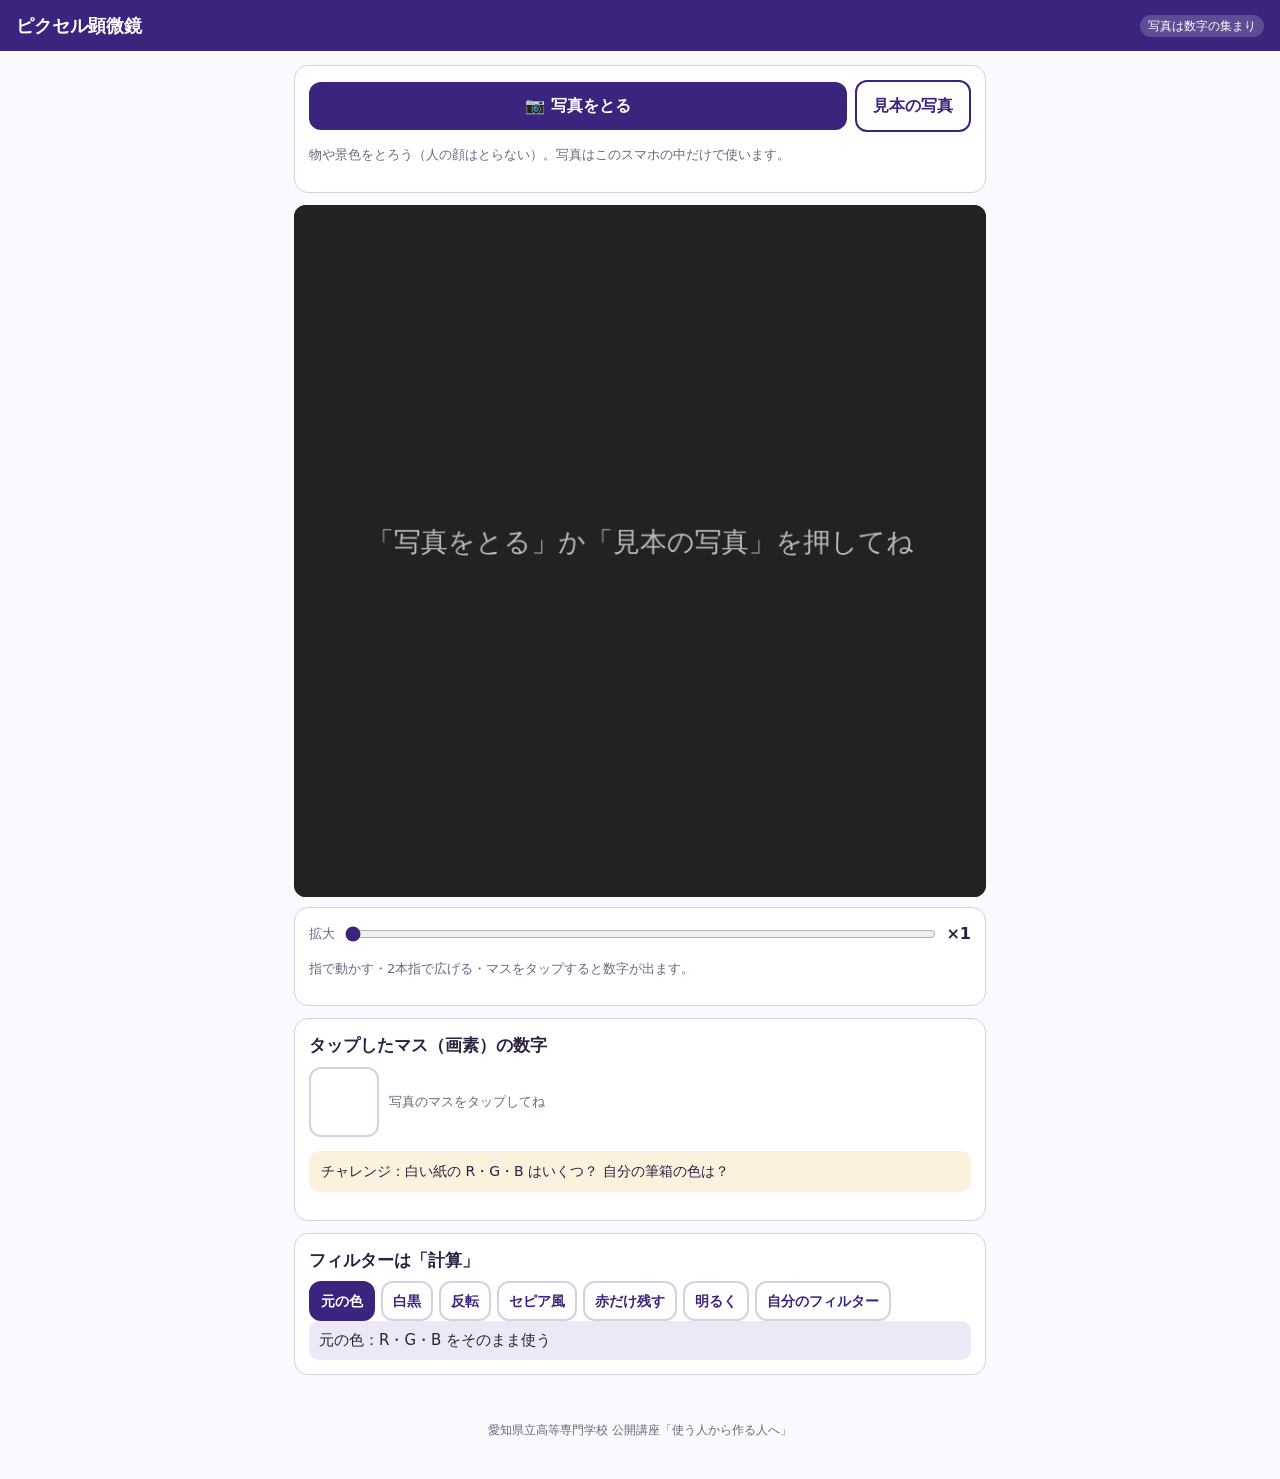
==== apps/pixel/index.html @ edb098d1 "公開講座「使う人から作る人へ」の自作アプリを追加 第1弾 AIメーカー・ピクセル顕微鏡、第2弾 投票アプリ・ミニ生成AI、第3弾 ゲームメーカー、 第4弾 ギャラクシーラボ、第5弾 サウンドラボ、講座" ====
<!DOCTYPE html>
<html lang="ja">
<head>
<meta charset="utf-8">
<meta name="viewport" content="width=device-width, initial-scale=1, maximum-scale=1">
<title>ピクセル顕微鏡</title>
<link rel="stylesheet" href="../../common/style.css">
<style>
  #view { width: 100%; aspect-ratio: 1 / 1; background: #222; border-radius: 12px; touch-action: none; display: block; }
  .info { display: grid; grid-template-columns: 70px 1fr; gap: 10px; align-items: center; }
  .sw { width: 70px; height: 70px; border-radius: 12px; border: 2px solid var(--rule); }
  .rgb .bar { height: 26px; margin-bottom: 4px; } .rgb .bar > b, .rgb .bar > span { top: 2px; font-size: 14px; }
  .filters { display: flex; flex-wrap: wrap; gap: 6px; }
  .filters button { font-size: 14px; min-height: 40px; padding: 6px 10px; background: #fff; color: var(--pur); border: 2px solid var(--rule); }
  .filters button.on { background: var(--pur); color: #fff; border-color: var(--pur); }
  .sl { display: grid; grid-template-columns: 52px 1fr 48px; gap: 8px; align-items: center; margin: 4px 0; }
  .formula { font-size: 15px; background: var(--pur-t); border-radius: 10px; padding: 8px 10px; }
</style>
</head>
<body>
<header class="app"><h1>ピクセル顕微鏡</h1><span class="tag">写真は数字の集まり</span></header>
<main>
  <div class="card">
    <div class="row">
      <label class="btn grow" for="file">📷 写真をとる</label>
      <input type="file" id="file" accept="image/*" capture="environment" class="hidden">
      <button class="ghost" id="sample">見本の写真</button>
    </div>
    <p class="muted">物や景色をとろう（人の顔はとらない）。写真はこのスマホの中だけで使います。</p>
  </div>
  <canvas id="view" width="720" height="720"></canvas>
  <div class="card" style="margin-top:10px">
    <div class="row"><span class="muted">拡大</span><input type="range" id="zoom" min="0" max="100" value="0" class="grow"><b id="zv">×1</b></div>
    <p class="muted">指で動かす・2本指で広げる・マスをタップすると数字が出ます。</p>
  </div>
  <div class="card">
    <h2>タップしたマス（画素）の数字</h2>
    <div class="info"><div class="sw" id="sw"></div>
      <div class="rgb" id="rgb"><p class="muted">写真のマスをタップしてね</p></div></div>
    <p class="muted" id="pos"></p>
    <p class="note">チャレンジ：白い紙の R・G・B はいくつ？ 自分の筆箱の色は？</p>
  </div>
  <div class="card">
    <h2>フィルターは「計算」</h2>
    <div class="filters" id="filters">
      <button data-f="none" class="on">元の色</button><button data-f="gray">白黒</button><button data-f="inv">反転</button>
      <button data-f="sepia">セピア風</button><button data-f="red">赤だけ残す</button><button data-f="bright">明るく</button><button data-f="mine">自分のフィルター</button>
    </div>
    <div id="mine" class="hidden" style="margin-top:10px">
      <div class="sl"><b style="color:var(--coral)">R ×</b><input type="range" id="kr" min="0" max="20" value="10"><span id="vr">1.0</span></div>
      <div class="sl"><b style="color:var(--mint)">G ×</b><input type="range" id="kg" min="0" max="20" value="10"><span id="vg">1.0</span></div>
      <div class="sl"><b style="color:var(--sky)">B ×</b><input type="range" id="kb" min="0" max="20" value="10"><span id="vb">1.0</span></div>
      <p class="muted">できたフィルターに名前をつけて、となりのペアに見せよう。</p>
    </div>
    <div class="formula" id="formula">元の色：R・G・B をそのまま使う</div>
  </div>
</main>
<footer class="app">愛知県立高等専門学校 公開講座「使う人から作る人へ」</footer>
<script>
(function () {
  "use strict";
  var $ = function (id) { return document.getElementById(id); };
  var view = $("view"), g = view.getContext("2d");
  var src = null, W = 0, H = 0, orig = null, shown = null, off = document.createElement("canvas"), og = off.getContext("2d", { willReadFrequently: true });
  var zoom = 1, cx = 0, cy = 0, sel = null, filter = "none", k = { r: 1, g: 1, b: 1 };

  function setImage(img) {
    var s = Math.min(1, 240 / Math.max(img.width, img.height));
    W = Math.max(1, Math.round(img.width * s)); H = Math.max(1, Math.round(img.height * s));
    off.width = W; off.height = H; og.drawImage(img, 0, 0, W, H);
    orig = og.getImageData(0, 0, W, H); cx = W / 2; cy = H / 2; sel = null; applyFilter(); setZoom(0);
  }
  $("file").onchange = function () {
    var f = this.files && this.files[0]; if (!f) return;
    var img = new Image(); img.onload = function () { setImage(img); URL.revokeObjectURL(img.src); }; img.src = URL.createObjectURL(f);
  };
  $("sample").onclick = function () {
    var c = document.createElement("canvas"); c.width = 240; c.height = 180; var q = c.getContext("2d");
    var gr = q.createLinearGradient(0, 0, 0, 180); gr.addColorStop(0, "#7EC8F0"); gr.addColorStop(1, "#FCE9C8"); q.fillStyle = gr; q.fillRect(0, 0, 240, 180);
    q.fillStyle = "#3BA55C"; q.beginPath(); q.moveTo(0, 150); q.quadraticCurveTo(80, 100, 240, 140); q.lineTo(240, 180); q.lineTo(0, 180); q.fill();
    q.fillStyle = "#F4B400"; q.beginPath(); q.arc(180, 50, 22, 0, 7); q.fill();
    q.fillStyle = "#EE6A5B"; q.fillRect(40, 95, 50, 40); q.fillStyle = "#fff"; q.fillRect(55, 110, 14, 14);
    q.fillStyle = "#3A247D"; q.fillRect(120, 110, 30, 30);
    setImage(c);
  };

  // ---- フィルター（計算） ----
  function f1(r, gg, b) {
    switch (filter) {
      case "gray": var m = Math.round((r + gg + b) / 3); return [m, m, m];
      case "inv": return [255 - r, 255 - gg, 255 - b];
      case "sepia": return [Math.min(255, Math.round(r * 1.2)), Math.round(gg * 0.95), Math.round(b * 0.7)];
      case "red": if (r > 120 && r > gg * 1.4 && r > b * 1.4) return [r, gg, b]; var a = Math.round((r + gg + b) / 3); return [a, a, a];
      case "bright": return [Math.min(255, Math.round(r * 1.5)), Math.min(255, Math.round(gg * 1.5)), Math.min(255, Math.round(b * 1.5))];
      case "mine": return [Math.min(255, Math.round(r * k.r)), Math.min(255, Math.round(gg * k.g)), Math.min(255, Math.round(b * k.b))];
      default: return [r, gg, b];
    }
  }
  function applyFilter() {
    if (!orig) return;
    shown = og.createImageData(W, H);
    for (var i = 0; i < orig.data.length; i += 4) { var o = f1(orig.data[i], orig.data[i + 1], orig.data[i + 2]); shown.data[i] = o[0]; shown.data[i + 1] = o[1]; shown.data[i + 2] = o[2]; shown.data[i + 3] = 255; }
    og.putImageData(shown, 0, 0); draw(); info();
  }
  Array.prototype.forEach.call($("filters").querySelectorAll("button"), function (b) {
    b.onclick = function () {
      filter = b.getAttribute("data-f");
      Array.prototype.forEach.call($("filters").querySelectorAll("button"), function (x) { x.classList.toggle("on", x === b); });
      $("mine").classList.toggle("hidden", filter !== "mine"); applyFilter();
    };
  });
  ["r", "g", "b"].forEach(function (c) {
    $("k" + c).oninput = function () { k[c] = +this.value / 10; $("v" + c).textContent = k[c].toFixed(1); applyFilter(); };
  });

  // ---- 表示（拡大・移動） ----
  function setZoom(v) { $("zoom").value = v; zoom = Math.pow(80, v / 100); $("zv").textContent = "×" + (zoom < 10 ? zoom.toFixed(1) : Math.round(zoom)); draw(); }
  $("zoom").oninput = function () { setZoom(+this.value); };
  function base() { return Math.min(view.width / W, view.height / H); }
  function draw() {
    g.fillStyle = "#222"; g.fillRect(0, 0, view.width, view.height);
    if (!orig) { g.fillStyle = "#bbb"; g.font = "28px sans-serif"; g.textAlign = "center"; g.fillText("「写真をとる」か「見本の写真」を押してね", view.width / 2, view.height / 2); return; }
    var s = base() * zoom, ox = view.width / 2 - cx * s, oy = view.height / 2 - cy * s;
    g.imageSmoothingEnabled = false; g.drawImage(off, ox, oy, W * s, H * s);
    if (s >= 14) {
      g.strokeStyle = "rgba(255,255,255,.35)"; g.lineWidth = 1; g.beginPath();
      var x0 = Math.max(0, Math.floor(-ox / s)), x1 = Math.min(W, Math.ceil((view.width - ox) / s)), y0 = Math.max(0, Math.floor(-oy / s)), y1 = Math.min(H, Math.ceil((view.height - oy) / s));
      for (var x = x0; x <= x1; x++) { g.moveTo(ox + x * s, oy + y0 * s); g.lineTo(ox + x * s, oy + y1 * s); }
      for (var y = y0; y <= y1; y++) { g.moveTo(ox + x0 * s, oy + y * s); g.lineTo(ox + x1 * s, oy + y * s); }
      g.stroke();
      if (s >= 56) {
        g.font = "bold " + Math.round(s / 5.2) + "px sans-serif"; g.textAlign = "center";
        for (y = y0; y < y1; y++) for (x = x0; x < x1; x++) {
          var i = (y * W + x) * 4, d = shown.data, lum = d[i] * .3 + d[i + 1] * .59 + d[i + 2] * .11;
          g.fillStyle = lum > 140 ? "#000" : "#fff";
          [d[i], d[i + 1], d[i + 2]].forEach(function (v, j) { g.fillText(v, ox + (x + .5) * s, oy + y * s + s * (0.3 + j * 0.26)); });
        }
      }
    }
    if (sel) { g.strokeStyle = "#E0A32E"; g.lineWidth = 4; g.strokeRect(ox + sel.x * s, oy + sel.y * s, Math.max(6, s), Math.max(6, s)); }
  }
  function info() {
    if (!sel || !orig) return;
    var i = (sel.y * W + sel.x) * 4, r = orig.data[i], gg = orig.data[i + 1], b = orig.data[i + 2], o = f1(r, gg, b);
    $("sw").style.background = "rgb(" + o.join(",") + ")";
    $("pos").textContent = "場所：横 " + sel.x + "、たて " + sel.y + "（この写真は 横" + W + " × たて" + H + " ＝ " + (W * H).toLocaleString() + "マス）";
    $("rgb").innerHTML = [["R（赤）", o[0], "#EE6A5B"], ["G（緑）", o[1], "#22A57A"], ["B（青）", o[2], "#2E9BD6"]].map(function (a) {
      return '<div class="bar"><i style="width:' + (a[1] / 2.55) + "%;background:" + a[2] + '"></i><b>' + a[0] + "</b><span>" + a[1] + "</span></div>";
    }).join("");
    var t = { none: "元の色：(" + r + ", " + gg + ", " + b + ") をそのまま使う",
      gray: "白黒：(R＋G＋B)÷3 ＝ (" + r + "＋" + gg + "＋" + b + ")÷3 ＝ " + o[0] + " を、R・G・B に入れる",
      inv: "反転：255−R、255−G、255−B ＝ (" + o.join(", ") + ")",
      sepia: "セピア風：R×1.2、G×0.95、B×0.7 ＝ (" + o.join(", ") + ")",
      red: "赤だけ残す：もし 赤が強いなら そのまま、でなければ 白黒 ＝ (" + o.join(", ") + ")",
      bright: "明るく：全部×1.5（255で止める）＝ (" + o.join(", ") + ")",
      mine: "自分のフィルター：R×" + k.r.toFixed(1) + "、G×" + k.g.toFixed(1) + "、B×" + k.b.toFixed(1) + " ＝ (" + o.join(", ") + ")" };
    $("formula").textContent = t[filter];
  }

  // ---- 指の操作（ドラッグで移動・2本指で拡大・タップで選ぶ） ----
  var pts = {}, start = null, moved = false, pinch0 = null;
  function rel(e) { var r = view.getBoundingClientRect(); return { x: (e.clientX - r.left) * view.width / r.width, y: (e.clientY - r.top) * view.height / r.height }; }
  view.addEventListener("pointerdown", function (e) { view.setPointerCapture(e.pointerId); pts[e.pointerId] = rel(e); start = { p: rel(e), cx: cx, cy: cy }; moved = false; pinch0 = null; });
  view.addEventListener("pointermove", function (e) {
    if (!pts[e.pointerId] || !orig) return; pts[e.pointerId] = rel(e);
    var ids = Object.keys(pts);
    if (ids.length >= 2) {
      var a = pts[ids[0]], b = pts[ids[1]], d = Math.hypot(a.x - b.x, a.y - b.y);
      if (!pinch0) pinch0 = { d: d, v: +$("zoom").value }; else setZoom(Math.max(0, Math.min(100, pinch0.v + 100 * Math.log(d / pinch0.d) / Math.log(80))));
      moved = true; return;
    }
    var p = rel(e), s = base() * zoom;
    if (Math.hypot(p.x - start.p.x, p.y - start.p.y) > 8) moved = true;
    if (moved) { cx = Math.max(0, Math.min(W, start.cx - (p.x - start.p.x) / s)); cy = Math.max(0, Math.min(H, start.cy - (p.y - start.p.y) / s)); draw(); }
  });
  function up(e) {
    if (pts[e.pointerId] && !moved && orig && Object.keys(pts).length === 1) {
      var p = rel(e), s = base() * zoom, x = Math.floor(cx + (p.x - view.width / 2) / s), y = Math.floor(cy + (p.y - view.height / 2) / s);
      if (x >= 0 && y >= 0 && x < W && y < H) { sel = { x: x, y: y }; draw(); info(); }
    }
    delete pts[e.pointerId]; if (!Object.keys(pts).length) pinch0 = null;
  }
  view.addEventListener("pointerup", up); view.addEventListener("pointercancel", up);
  draw();
})();
</script>
</body>
</html>
---- common/style.css ----
/* 公開講座「使う人から作る人へ」 自作アプリ共通のデザイン（スマホ向け） */
:root {
  --pur: #3A247D; --pur-t: #ECE8F6;
  --sky: #2E9BD6; --sky-t: #E3F2FB;
  --mint: #22A57A; --mint-t: #E0F4EC;
  --amb: #E0A32E; --amb-t: #FCF1DC;
  --coral: #EE6A5B; --coral-t: #FDE7E4;
  --ink: #2B2140; --sub: #6B6480; --rule: #D5D0E3; --bg: #FAF9FD;
  --radius: 14px;
}
* { box-sizing: border-box; }
html, body { margin: 0; padding: 0; }
body {
  font-family: "Hiragino Sans", "Hiragino Kaku Gothic ProN", "Meiryo", "Noto Sans JP", system-ui, sans-serif;
  color: var(--ink); background: var(--bg); line-height: 1.5;
  -webkit-text-size-adjust: 100%; -webkit-tap-highlight-color: transparent;
}
header.app {
  background: var(--pur); color: #fff; padding: 12px 16px;
  display: flex; align-items: center; gap: 10px; position: sticky; top: 0; z-index: 10;
}
header.app h1 { font-size: 18px; margin: 0; font-weight: 700; flex: 1; }
header.app .tag { font-size: 12px; background: rgba(255,255,255,.18); padding: 2px 8px; border-radius: 99px; }
main { max-width: 720px; margin: 0 auto; padding: 14px; }
main.wide { max-width: 1280px; }
.card { background: #fff; border: 1px solid var(--rule); border-radius: var(--radius); padding: 14px; margin: 0 0 12px; }
.card h2 { font-size: 17px; margin: 0 0 8px; }
.muted { color: var(--sub); font-size: 13px; }
.row { display: flex; gap: 8px; flex-wrap: wrap; align-items: center; }
.grow { flex: 1; }
button, .btn {
  font: inherit; font-weight: 700; font-size: 16px; border: 0; border-radius: 12px;
  padding: 12px 16px; background: var(--pur); color: #fff; cursor: pointer; min-height: 48px;
  display: inline-flex; align-items: center; justify-content: center; gap: 6px; text-decoration: none;
}
button:active, .btn:active { transform: scale(.98); }
button:disabled { opacity: .45; }
button.sky { background: var(--sky); } button.mint { background: var(--mint); }
button.amb { background: var(--amb); } button.coral { background: var(--coral); }
button.ghost { background: #fff; color: var(--pur); border: 2px solid var(--pur); }
button.big { width: 100%; font-size: 20px; min-height: 64px; }
button.sel { outline: 4px solid var(--amb); outline-offset: 2px; }
input[type=text], select, textarea {
  font: inherit; font-size: 17px; width: 100%; padding: 10px 12px; border: 2px solid var(--rule);
  border-radius: 10px; background: #fff; color: var(--ink);
}
input[type=range] { width: 100%; accent-color: var(--pur); }
.tabs { display: flex; gap: 6px; overflow-x: auto; padding: 10px 14px 0; max-width: 720px; margin: 0 auto; }
.tabs button { background: #fff; color: var(--pur); border: 2px solid var(--rule); font-size: 14px; min-height: 40px; padding: 6px 12px; white-space: nowrap; }
.tabs button.on { background: var(--pur); color: #fff; border-color: var(--pur); }
.hidden { display: none !important; }
.note { background: var(--amb-t); border-radius: 10px; padding: 10px 12px; font-size: 14px; }
.ok { background: var(--mint-t); border-radius: 10px; padding: 10px 12px; }
.warn { background: var(--coral-t); border-radius: 10px; padding: 10px 12px; }
.bar { height: 30px; background: var(--pur-t); border-radius: 8px; overflow: hidden; position: relative; }
.bar > i { display: block; height: 100%; background: var(--sky); transition: width .4s; }
.bar > b { position: absolute; left: 10px; top: 4px; font-size: 15px; }
.bar > span { position: absolute; right: 10px; top: 4px; font-size: 15px; font-weight: 700; }
.status { position: fixed; right: 10px; bottom: 10px; font-size: 12px; padding: 4px 10px; border-radius: 99px; background: #fff; border: 1px solid var(--rule); color: var(--sub); z-index: 20; }
.status.online::before { content: "● "; color: var(--mint); }
.status.local::before { content: "● "; color: var(--amb); }
.status.error::before { content: "● "; color: var(--coral); }
.qrbox { background: #fff; padding: 10px; border-radius: 12px; display: inline-block; }
.qrbox canvas, .qrbox img { display: block; }
video, canvas { max-width: 100%; }
.cam { width: 100%; border-radius: 12px; background: #111; aspect-ratio: 4 / 3; object-fit: cover; display: block; }
footer.app { text-align: center; color: var(--sub); font-size: 12px; padding: 20px 10px 40px; }
footer.app a { color: var(--sub); }
/* 先生の画面（スクリーンに映す） */
body.screen { font-size: 20px; }
body.screen header.app h1 { font-size: 24px; }
body.screen .bar { height: 54px; } body.screen .bar > b, body.screen .bar > span { font-size: 26px; top: 10px; }
body.screen .note, body.screen .ok, body.screen .warn { font-size: 20px; }
body.screen .muted { font-size: 15px; }
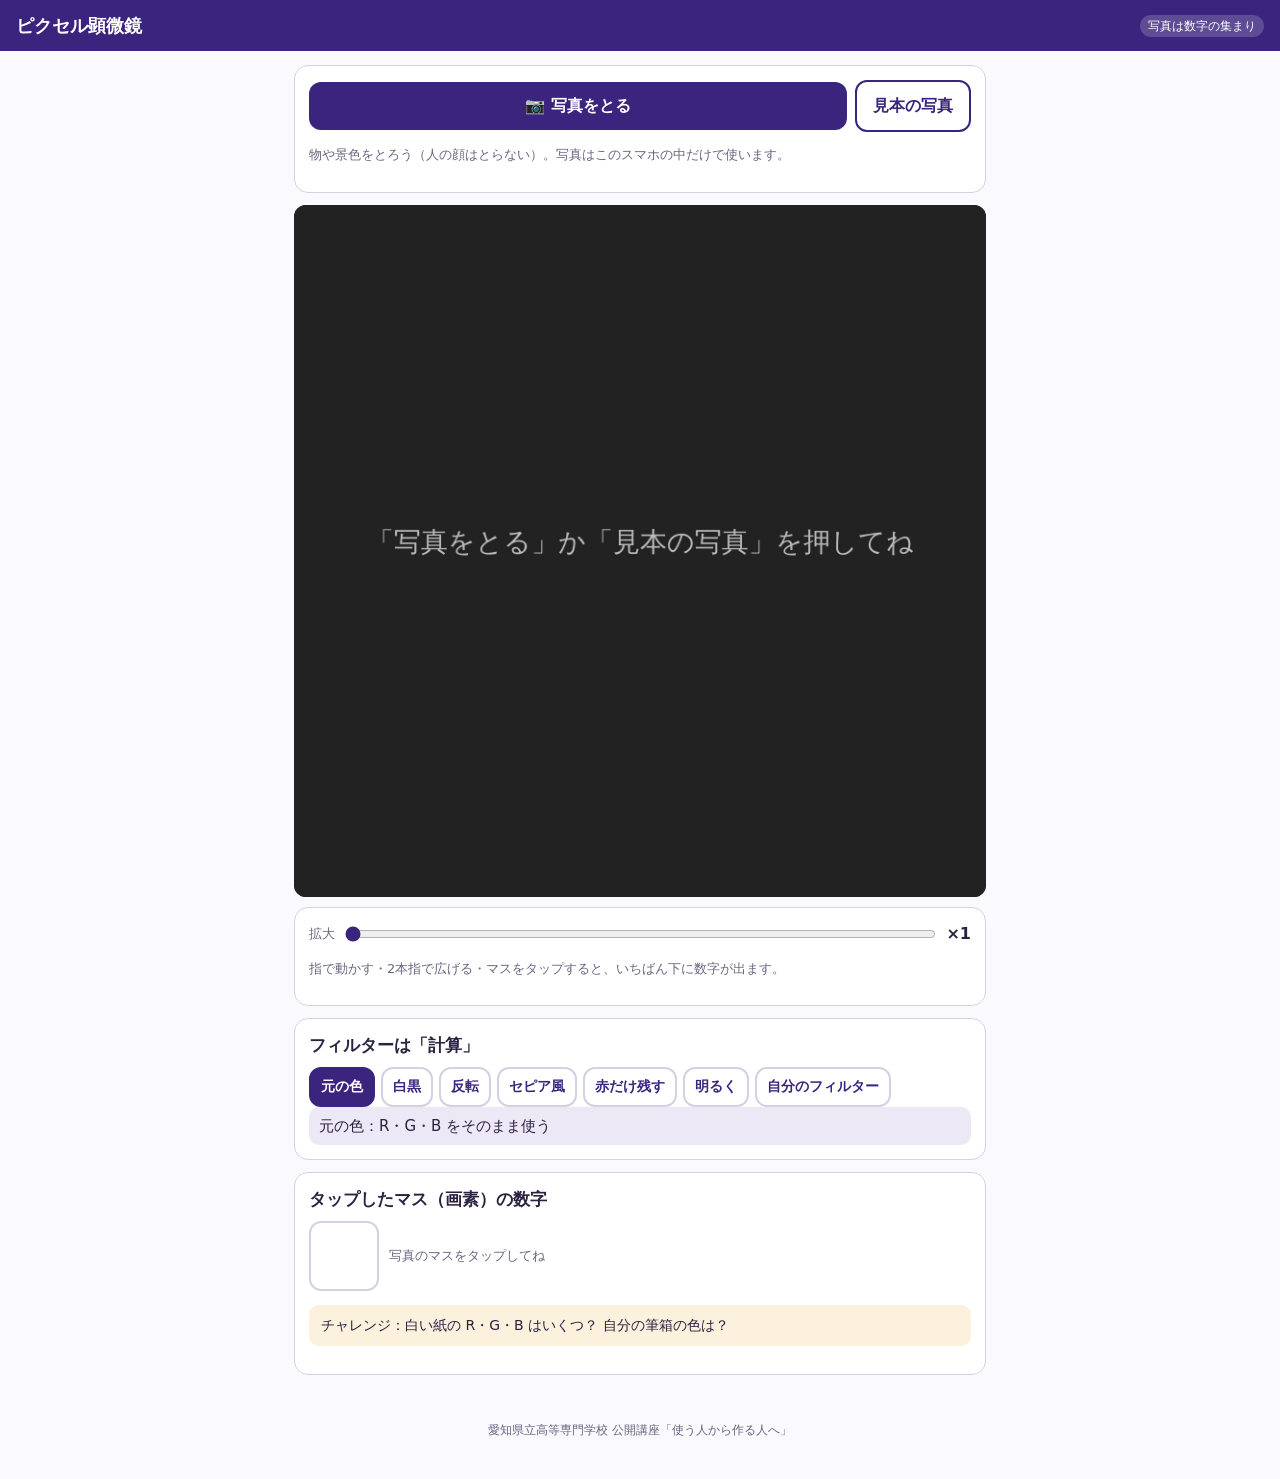
==== commit c64a05d8: "講座スライドに合わせてアプリを直す - 投票アプリ：「次の言葉」の問題を3問にする、先生の画面の結果を見やすくする - ピクセル顕微鏡：フィルターを写真のすぐ下に置く - サウンドラボ：声の波を横いっ" ====
--- a/apps/pixel/index.html
+++ b/apps/pixel/index.html
@@ -31,14 +31,7 @@
   <canvas id="view" width="720" height="720"></canvas>
   <div class="card" style="margin-top:10px">
     <div class="row"><span class="muted">拡大</span><input type="range" id="zoom" min="0" max="100" value="0" class="grow"><b id="zv">×1</b></div>
-    <p class="muted">指で動かす・2本指で広げる・マスをタップすると数字が出ます。</p>
-  </div>
-  <div class="card">
-    <h2>タップしたマス（画素）の数字</h2>
-    <div class="info"><div class="sw" id="sw"></div>
-      <div class="rgb" id="rgb"><p class="muted">写真のマスをタップしてね</p></div></div>
-    <p class="muted" id="pos"></p>
-    <p class="note">チャレンジ：白い紙の R・G・B はいくつ？ 自分の筆箱の色は？</p>
+    <p class="muted">指で動かす・2本指で広げる・マスをタップすると、いちばん下に数字が出ます。</p>
   </div>
   <div class="card">
     <h2>フィルターは「計算」</h2>
@@ -53,6 +46,13 @@
       <p class="muted">できたフィルターに名前をつけて、となりのペアに見せよう。</p>
     </div>
     <div class="formula" id="formula">元の色：R・G・B をそのまま使う</div>
+  </div>
+  <div class="card">
+    <h2>タップしたマス（画素）の数字</h2>
+    <div class="info"><div class="sw" id="sw"></div>
+      <div class="rgb" id="rgb"><p class="muted">写真のマスをタップしてね</p></div></div>
+    <p class="muted" id="pos"></p>
+    <p class="note">チャレンジ：白い紙の R・G・B はいくつ？ 自分の筆箱の色は？</p>
   </div>
 </main>
 <footer class="app">愛知県立高等専門学校 公開講座「使う人から作る人へ」</footer>
--- a/common/style.css
+++ b/common/style.css
@@ -54,7 +54,7 @@
 .warn { background: var(--coral-t); border-radius: 10px; padding: 10px 12px; }
 .bar { height: 30px; background: var(--pur-t); border-radius: 8px; overflow: hidden; position: relative; }
 .bar > i { display: block; height: 100%; background: var(--sky); transition: width .4s; }
-.bar > b { position: absolute; left: 10px; top: 4px; font-size: 15px; }
+.bar > b { position: absolute; left: 10px; right: 6.8em; top: 4px; font-size: 15px; white-space: nowrap; overflow: hidden; text-overflow: ellipsis; }
 .bar > span { position: absolute; right: 10px; top: 4px; font-size: 15px; font-weight: 700; }
 .status { position: fixed; right: 10px; bottom: 10px; font-size: 12px; padding: 4px 10px; border-radius: 99px; background: #fff; border: 1px solid var(--rule); color: var(--sub); z-index: 20; }
 .status.online::before { content: "● "; color: var(--mint); }
@@ -69,6 +69,6 @@
 /* 先生の画面（スクリーンに映す） */
 body.screen { font-size: 20px; }
 body.screen header.app h1 { font-size: 24px; }
-body.screen .bar { height: 54px; } body.screen .bar > b, body.screen .bar > span { font-size: 26px; top: 10px; }
+body.screen .bar { height: 54px; } body.screen .bar > b, body.screen .bar > span { font-size: 24px; top: 11px; }
 body.screen .note, body.screen .ok, body.screen .warn { font-size: 20px; }
 body.screen .muted { font-size: 15px; }
